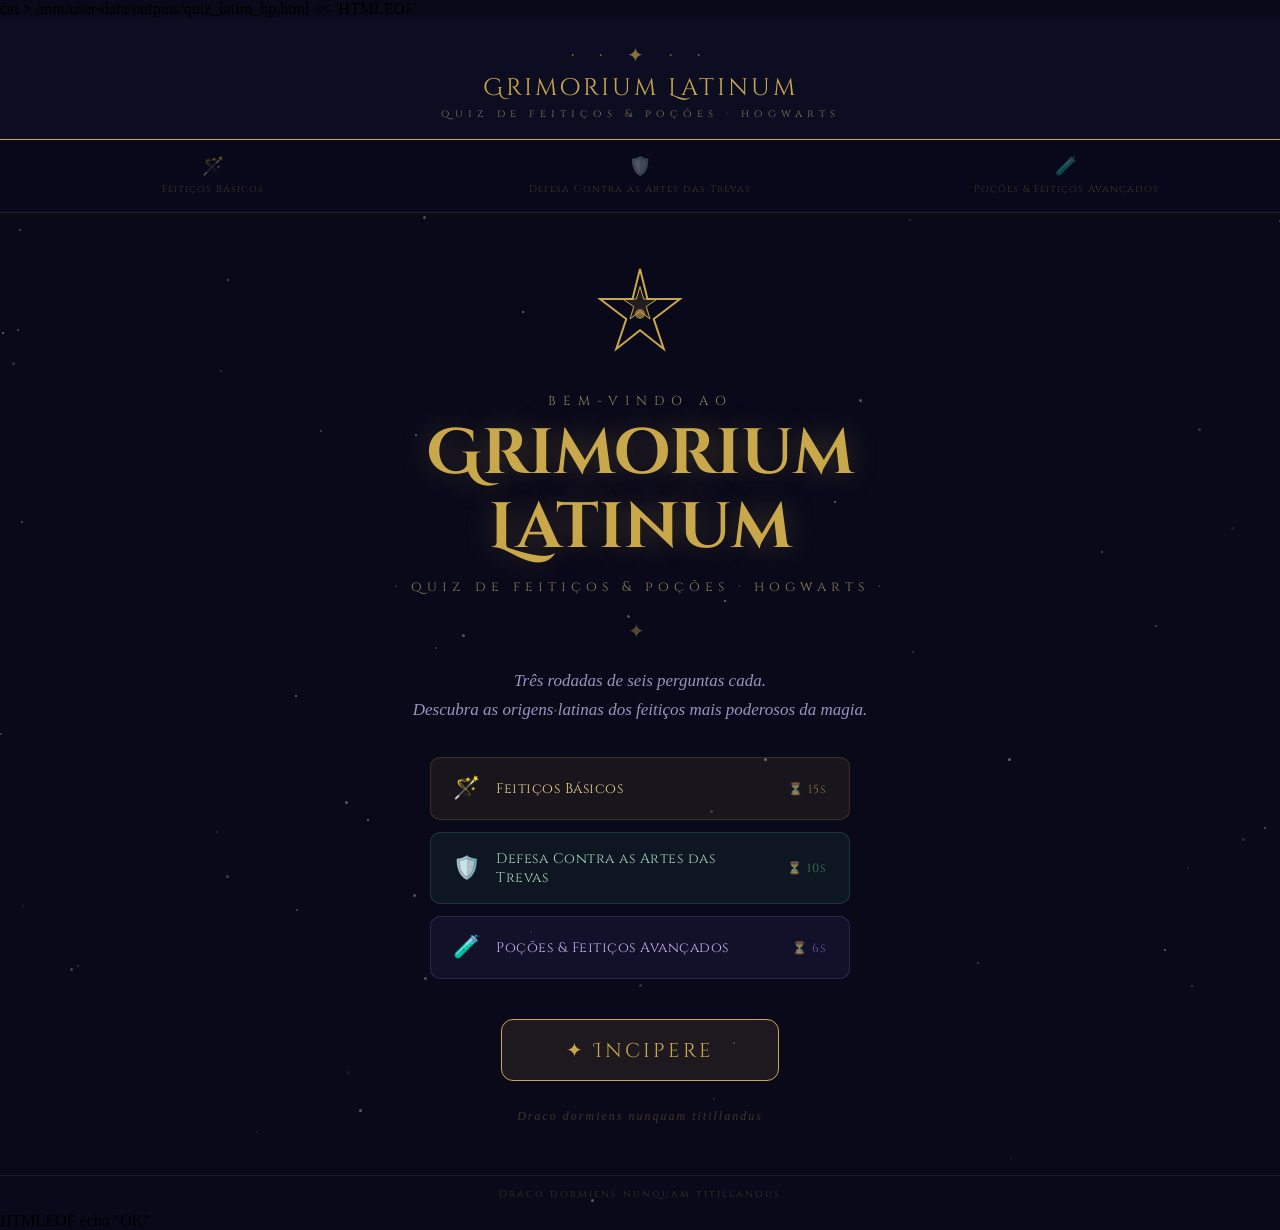
==== index.html @ 4c2693b7 "Add files via upload" ====
cat > /mnt/user-data/outputs/quiz_latim_hp.html << 'HTMLEOF'
<!DOCTYPE html>
<html lang="pt-BR">
<head>
<meta charset="UTF-8"/>
<meta name="viewport" content="width=device-width, initial-scale=1.0"/>
<title>Grimorium Latinum — Quiz de Feitiços</title>
<link rel="preconnect" href="https://fonts.googleapis.com"/>
<link rel="preconnect" href="https://fonts.gstatic.com" crossorigin/>
<link href="https://fonts.googleapis.com/css2?family=Cinzel:wght@400;500;700&family=Cinzel+Decorative:wght@400;700&display=swap" rel="stylesheet"/>
<style>
*{box-sizing:border-box;margin:0;padding:0;}
:root{
  --gold:#c9a84c;--gold-light:#e8d08a;--gold-dim:rgba(201,168,76,0.22);--gold-faint:rgba(201,168,76,0.08);
  --bg-deep:#09091a;--bg-mid:#0d0d22;--text-bright:#ede8ff;--text-muted:#9b93c0;
  --green:#5dbf8a;--green-faint:rgba(91,191,138,0.07);--green-dim:rgba(91,191,138,0.18);
  --purple:#9b7fe8;--purple-faint:rgba(155,127,232,0.07);--purple-dim:rgba(155,127,232,0.18);
}
html,body{height:100%;width:100%;background:var(--bg-deep);}
#hp{background:var(--bg-deep);font-family:'Cinzel',Georgia,serif;position:relative;overflow:hidden;display:flex;flex-direction:column;min-height:100vh;width:100%;}
.stars{position:absolute;inset:0;pointer-events:none;overflow:hidden;}

/* ── HEADER ── */
.header{background:var(--bg-mid);border-bottom:1.5px solid var(--gold);padding:clamp(12px,2.5vw,24px) clamp(16px,5vw,60px) clamp(10px,2vw,18px);text-align:center;position:relative;z-index:1;flex-shrink:0;}
.header-crown{font-size:clamp(13px,2vw,20px);color:var(--gold);opacity:.65;letter-spacing:clamp(4px,1.2vw,10px);display:block;margin-bottom:3px;}
.header-title{font-family:'Cinzel Decorative',serif;font-size:clamp(14px,2.8vw,24px);color:var(--gold);letter-spacing:clamp(1px,0.5vw,3px);display:block;margin-bottom:2px;}
.header-sub{font-size:clamp(8px,1.1vw,11px);color:var(--gold-light);letter-spacing:clamp(2px,0.8vw,5px);opacity:.5;display:block;}

/* ── ROUND TABS ── */
.round-tabs{display:flex;position:relative;z-index:1;flex-shrink:0;border-bottom:1px solid rgba(201,168,76,.15);background:#08081a;}
.rtab{flex:1;padding:clamp(8px,1.5vw,14px) 4px;text-align:center;font-family:'Cinzel',serif;font-size:clamp(9px,1.1vw,12px);letter-spacing:1px;color:rgba(201,168,76,.35);border-bottom:2px solid transparent;transition:color .3s,border-color .3s;cursor:default;display:flex;flex-direction:column;align-items:center;gap:3px;}
.rtab.done{color:rgba(201,168,76,.55);}
.rtab.active{color:var(--gold);border-bottom-color:var(--gold);}
.rtab.active.r2{color:var(--green);border-bottom-color:var(--green);}
.rtab.active.r3{color:var(--purple);border-bottom-color:var(--purple);}
.rtab.done.r2{color:rgba(91,191,138,.45);}
.rtab.done.r3{color:rgba(155,127,232,.45);}
.rtab-icon{font-size:clamp(13px,1.8vw,18px);}
.rtab-label{font-size:clamp(7px,0.9vw,10px);letter-spacing:1px;opacity:.8;}

/* ── META BAR ── */
.meta-bar{display:flex;align-items:center;justify-content:space-between;padding:clamp(6px,1.1vw,11px) clamp(16px,5vw,60px);background:#08081a;border-bottom:1px solid rgba(201,168,76,.1);position:relative;z-index:1;flex-shrink:0;}
.meta-q{font-size:clamp(10px,1.3vw,13px);letter-spacing:1px;opacity:.85;display:flex;align-items:center;gap:6px;}
.meta-q.r1{color:#b8a8e8;}.meta-q.r2{color:#a8d8b8;}.meta-q.r3{color:#c4b0f0;}
.meta-s{font-size:clamp(11px,1.4vw,14px);color:var(--gold);letter-spacing:1px;}

/* ── PROGRESS ── */
.progress-bg{height:3px;background:rgba(201,168,76,.1);flex-shrink:0;position:relative;z-index:1;}
.progress-fill{height:3px;transition:width .5s ease;}
.progress-fill.r1{background:var(--gold);}
.progress-fill.r2{background:var(--green);}
.progress-fill.r3{background:var(--purple);}

/* ── TIMER ── */
.timer-bar-wrap{height:4px;background:rgba(255,255,255,.06);flex-shrink:0;position:relative;z-index:1;}
.timer-bar{height:4px;transition:width 1s linear,background .5s;}
.timer-bar.r1{background:var(--gold);}.timer-bar.r2{background:var(--green);}.timer-bar.r3{background:var(--purple);}
.timer-bar.warn{background:#e07a30!important;}.timer-bar.danger{background:#d05050!important;}
.timer-row{display:flex;align-items:center;justify-content:center;gap:clamp(6px,1vw,12px);padding:clamp(5px,.9vw,9px) clamp(16px,5vw,60px);background:#08081a;border-bottom:1px solid rgba(201,168,76,.08);flex-shrink:0;position:relative;z-index:1;}
.timer-icon{font-size:clamp(13px,1.6vw,17px);}
.timer-digits{font-family:'Cinzel',serif;font-size:clamp(14px,2vw,20px);font-weight:700;letter-spacing:2px;min-width:2ch;text-align:center;transition:color .3s;}
.timer-digits.r1{color:var(--gold);}.timer-digits.r2{color:var(--green);}.timer-digits.r3{color:var(--purple);}
.timer-digits.warn{color:#e07a30!important;}.timer-digits.danger{color:#d05050!important;}
.timer-label{font-size:clamp(8px,1vw,10px);letter-spacing:2px;color:var(--text-muted);opacity:.6;text-transform:uppercase;}

/* ── TIMEOUT FLASH ── */
@keyframes flashRed{0%{opacity:.35}50%{opacity:0}100%{opacity:0}}
.timeout-flash{position:absolute;inset:0;background:#d05050;pointer-events:none;animation:flashRed .6s ease forwards;z-index:10;}

/* ── ROUND TRANSITION OVERLAY ── */
.round-transition{
  position:fixed;inset:0;z-index:100;
  display:flex;flex-direction:column;align-items:center;justify-content:center;
  background:var(--bg-deep);
  opacity:0;pointer-events:none;
  transition:opacity .35s ease;
}
.round-transition.visible{opacity:1;pointer-events:all;}
.rt-ornament{font-size:clamp(22px,4vw,40px);letter-spacing:10px;margin-bottom:clamp(10px,2vw,20px);}
.rt-label{font-size:clamp(9px,1.2vw,13px);letter-spacing:clamp(3px,1vw,7px);text-transform:uppercase;margin-bottom:clamp(8px,1.5vw,16px);opacity:.6;}
.rt-name{font-family:'Cinzel Decorative',serif;font-size:clamp(22px,5vw,52px);line-height:1.2;margin-bottom:clamp(10px,2vw,20px);text-align:center;}
.rt-time{font-family:'Cinzel',serif;font-size:clamp(11px,1.4vw,15px);letter-spacing:3px;opacity:.6;margin-bottom:clamp(16px,3vw,32px);}
.rt-pip-row{display:flex;gap:clamp(6px,1.2vw,12px);}
.rt-pip{width:clamp(8px,1.2vw,12px);height:clamp(8px,1.2vw,12px);border-radius:50%;background:rgba(255,255,255,.15);}
.rt-pip.active{background:var(--gold);}
.rt-pip.active.r2{background:var(--green);}
.rt-pip.active.r3{background:var(--purple);}
.rt-pip.done{background:rgba(255,255,255,.4);}
/* color variants */
.rt-ornament.r1{color:var(--gold);} .rt-ornament.r2{color:var(--green);} .rt-ornament.r3{color:var(--purple);}
.rt-label.r1{color:var(--gold-light);} .rt-label.r2{color:#a8d8b8;} .rt-label.r3{color:#c4b0f0;}
.rt-name.r1{color:var(--gold);} .rt-name.r2{color:var(--green);} .rt-name.r3{color:var(--purple);}
.rt-time.r1{color:var(--gold-light);} .rt-time.r2{color:#a8d8b8;} .rt-time.r3{color:#c4b0f0;}
@keyframes rtPulse{0%,100%{transform:scale(1);}50%{transform:scale(1.06);}}
.rt-name{animation:rtPulse 1.6s ease-in-out infinite;}

/* ── BODY ── */
.body{padding:clamp(14px,2.5vw,44px) clamp(16px,8vw,120px);position:relative;z-index:1;flex:1;display:flex;flex-direction:column;}

/* ── SPELL BOX ── */
.spell-box{text-align:center;padding:clamp(12px,2vw,26px) clamp(12px,4vw,48px);margin-bottom:clamp(10px,1.8vw,22px);border:1px solid rgba(201,168,76,.18);border-radius:14px;position:relative;}
.spell-box::before,.spell-box::after{content:'✦';position:absolute;top:50%;transform:translateY(-50%);font-size:clamp(10px,1.3vw,15px);opacity:.28;}
.spell-box::before{left:clamp(10px,2vw,20px);}.spell-box::after{right:clamp(10px,2vw,20px);}
.spell-box.r1{background:var(--gold-faint);}
.spell-box.r1::before,.spell-box.r1::after{color:var(--gold);}
.spell-box.r2{background:var(--green-faint);border-color:rgba(91,191,138,.2);}
.spell-box.r2::before,.spell-box.r2::after{color:var(--green);}
.spell-box.r3{background:var(--purple-faint);border-color:rgba(155,127,232,.2);}
.spell-box.r3::before,.spell-box.r3::after{color:var(--purple);}
.spell-lbl{font-size:clamp(7px,.9vw,10px);letter-spacing:clamp(2px,.8vw,5px);opacity:.55;margin-bottom:5px;display:block;text-transform:uppercase;}
.spell-lbl.r1{color:var(--gold-light);}.spell-lbl.r2{color:#a8d8b8;}.spell-lbl.r3{color:#c4b0f0;}
.spell-name{font-family:'Cinzel Decorative',serif;font-size:clamp(18px,4vw,40px);display:block;}
.spell-name.r1{color:var(--gold);}.spell-name.r2{color:var(--green);}.spell-name.r3{color:var(--purple);}

/* ── QUESTION ── */
.q-text{font-family:Georgia,serif;font-size:clamp(13px,1.7vw,17px);color:var(--text-muted);text-align:center;line-height:1.7;margin-bottom:clamp(10px,1.8vw,22px);font-style:italic;}

/* ── OPTIONS ── */
.opts{display:flex;flex-direction:column;gap:clamp(6px,1.1vw,11px);margin-bottom:clamp(6px,1.2vw,14px);}
.opt{border-radius:10px;padding:clamp(11px,1.6vw,17px) clamp(14px,2.5vw,24px);text-align:left;cursor:pointer;font-family:Georgia,serif;font-size:clamp(13px,1.6vw,16px);color:var(--text-bright);display:flex;align-items:center;gap:clamp(10px,1.5vw,16px);width:100%;min-height:clamp(44px,5.5vw,56px);transition:background .15s,border-color .15s;border:1px solid;}
.opt.r1{background:var(--gold-faint);border-color:rgba(201,168,76,.18);}
.opt.r1:hover:not(:disabled){background:var(--gold-dim);border-color:rgba(201,168,76,.45);}
.opt.r2{background:var(--green-faint);border-color:rgba(91,191,138,.15);}
.opt.r2:hover:not(:disabled){background:var(--green-dim);border-color:rgba(91,191,138,.4);}
.opt.r3{background:var(--purple-faint);border-color:rgba(155,127,232,.15);}
.opt.r3:hover:not(:disabled){background:var(--purple-dim);border-color:rgba(155,127,232,.4);}
.opt:disabled{cursor:default;}
.opt.correct{background:rgba(76,175,112,.18)!important;border-color:#4caf70!important;color:#a8e6bd!important;}
.opt.correct .opt-ltr{border-color:#4caf70!important;color:#a8e6bd!important;}
.opt.wrong{background:rgba(208,80,80,.18)!important;border-color:#d05050!important;color:#f4aaaa!important;}
.opt.wrong .opt-ltr{border-color:#d05050!important;color:#f4aaaa!important;}
.opt-ltr{display:inline-flex;align-items:center;justify-content:center;width:clamp(22px,2.8vw,28px);height:clamp(22px,2.8vw,28px);min-width:clamp(22px,2.8vw,28px);border:1px solid;border-radius:5px;font-size:clamp(10px,1.1vw,12px);font-family:'Cinzel',serif;flex-shrink:0;}
.opt-ltr.r1{border-color:rgba(201,168,76,.3);color:var(--gold);}
.opt-ltr.r2{border-color:rgba(91,191,138,.3);color:var(--green);}
.opt-ltr.r3{border-color:rgba(155,127,232,.3);color:var(--purple);}

/* ── FEEDBACK ── */
.feedback{display:none;background:rgba(8,8,24,.85);border:1px solid rgba(201,168,76,.18);border-radius:10px;padding:clamp(10px,1.6vw,17px) clamp(14px,2.5vw,22px);margin-top:8px;}
.feedback.r2{border-color:rgba(91,191,138,.18);}.feedback.r3{border-color:rgba(155,127,232,.18);}
.fb-verdict{font-size:clamp(11px,1.3vw,13px);font-family:'Cinzel',serif;letter-spacing:1px;margin-bottom:5px;}
.fb-verdict.ok{color:#4caf70;}.fb-verdict.fail{color:#d05050;}.fb-verdict.timeout{color:#e07a30;}
.fb-text{font-family:Georgia,serif;font-size:clamp(12px,1.4vw,14px);color:var(--text-muted);line-height:1.65;font-style:italic;}

/* ── NEXT BTN ── */
.next-wrap{display:none;margin-top:clamp(9px,1.6vw,16px);}
.divider{text-align:center;font-size:11px;color:var(--gold);opacity:.25;letter-spacing:6px;margin-bottom:clamp(7px,1.1vw,13px);}
.next-btn{width:100%;min-height:clamp(44px,5.2vw,54px);border-radius:10px;font-family:'Cinzel',serif;font-size:clamp(11px,1.4vw,14px);letter-spacing:1px;cursor:pointer;transition:background .15s;border:1px solid;}
.next-btn.r1{background:rgba(201,168,76,.09);border-color:var(--gold);color:var(--gold);}
.next-btn.r1:hover{background:var(--gold-dim);}
.next-btn.r2{background:rgba(91,191,138,.09);border-color:var(--green);color:var(--green);}
.next-btn.r2:hover{background:var(--green-dim);}
.next-btn.r3{background:rgba(155,127,232,.09);border-color:var(--purple);color:var(--purple);}
.next-btn.r3:hover{background:var(--purple-dim);}

/* ── ROUND RESULT ── */
.rr-body{display:flex;flex-direction:column;align-items:center;justify-content:center;padding:clamp(20px,4vw,56px) clamp(16px,8vw,120px);flex:1;text-align:center;}
.rr-icon{font-size:clamp(40px,7vw,72px);display:block;margin-bottom:10px;}
.rr-title{font-family:'Cinzel Decorative',serif;font-size:clamp(13px,2vw,20px);margin-bottom:6px;display:block;}
.rr-title.r1{color:var(--gold);}.rr-title.r2{color:var(--green);}.rr-title.r3{color:var(--purple);}
.rr-score{font-family:'Cinzel Decorative',serif;font-size:clamp(40px,7.5vw,76px);color:var(--gold);display:block;margin-bottom:4px;}
.rr-of{font-size:clamp(9px,1vw,11px);letter-spacing:4px;color:var(--gold-light);opacity:.55;display:block;margin-bottom:16px;text-transform:uppercase;}
.rr-stars{font-size:clamp(17px,2.8vw,26px);letter-spacing:5px;opacity:.8;display:block;margin-bottom:16px;}
.rr-stars.r1{color:var(--gold);}.rr-stars.r2{color:var(--green);}.rr-stars.r3{color:var(--purple);}
.rr-msg{font-family:Georgia,serif;font-style:italic;font-size:clamp(13px,1.6vw,16px);color:var(--text-muted);margin-bottom:clamp(18px,2.5vw,30px);max-width:420px;line-height:1.6;}
.rr-next{min-height:clamp(44px,5.2vw,54px);padding:0 clamp(22px,3.5vw,44px);border-radius:10px;font-family:'Cinzel',serif;font-size:clamp(12px,1.4vw,15px);letter-spacing:1px;cursor:pointer;transition:background .15s;border:1px solid;}
.rr-next.r1{background:var(--gold-faint);border-color:var(--gold);color:var(--gold);}
.rr-next.r1:hover{background:var(--gold-dim);}
.rr-next.r2{background:var(--green-faint);border-color:var(--green);color:var(--green);}
.rr-next.r2:hover{background:var(--green-dim);}
.rr-next.r3{background:var(--purple-faint);border-color:var(--purple);color:var(--purple);}
.rr-next.r3:hover{background:var(--purple-dim);}

/* ── FINAL RESULT ── */
.fr-body{display:flex;flex-direction:column;align-items:center;justify-content:center;padding:clamp(20px,4vw,56px) clamp(16px,8vw,120px);flex:1;text-align:center;}
.fr-icon{font-size:clamp(44px,8vw,80px);display:block;margin-bottom:8px;}
.fr-title{font-family:'Cinzel Decorative',serif;font-size:clamp(11px,1.5vw,16px);color:var(--gold-light);opacity:.6;letter-spacing:3px;display:block;margin-bottom:4px;text-transform:uppercase;}
.fr-score{font-family:'Cinzel Decorative',serif;font-size:clamp(44px,8.5vw,84px);color:var(--gold);display:block;margin-bottom:4px;}
.fr-of{font-size:clamp(9px,1vw,11px);letter-spacing:4px;color:var(--gold-light);opacity:.55;display:block;margin-bottom:14px;text-transform:uppercase;}
.fr-stars{color:var(--gold);font-size:clamp(17px,2.8vw,26px);letter-spacing:6px;opacity:.8;display:block;margin-bottom:14px;}
.fr-rank{display:inline-block;border:1px solid var(--gold);border-radius:10px;padding:clamp(8px,1.4vw,13px) clamp(16px,2.8vw,30px);font-size:clamp(12px,1.5vw,15px);color:var(--gold-light);background:var(--gold-faint);margin-bottom:clamp(10px,1.5vw,18px);font-family:Georgia,serif;font-style:italic;}
.fr-breakdown{display:flex;gap:clamp(8px,1.5vw,16px);margin-bottom:clamp(18px,2.5vw,30px);justify-content:center;flex-wrap:wrap;}
.fr-pill{font-size:clamp(11px,1.3vw,13px);padding:6px 14px;border-radius:8px;font-family:'Cinzel',serif;letter-spacing:.5px;}
.fr-pill.r1{background:var(--gold-faint);border:1px solid rgba(201,168,76,.3);color:var(--gold);}
.fr-pill.r2{background:var(--green-faint);border:1px solid rgba(91,191,138,.3);color:var(--green);}
.fr-pill.r3{background:var(--purple-faint);border:1px solid rgba(155,127,232,.3);color:var(--purple);}
.restart-btn{min-height:clamp(44px,5.2vw,54px);padding:0 clamp(22px,3.5vw,44px);background:var(--gold-faint);border:1px solid var(--gold);border-radius:10px;font-family:'Cinzel',serif;font-size:clamp(12px,1.4vw,15px);letter-spacing:1px;color:var(--gold);cursor:pointer;transition:background .15s;}
.restart-btn:hover{background:var(--gold-dim);}

/* ── FOOTER ── */
.footer{border-top:1px solid rgba(201,168,76,.1);padding:clamp(6px,1vw,11px);text-align:center;font-size:clamp(8px,1vw,10px);color:rgba(201,168,76,.25);letter-spacing:2px;position:relative;z-index:1;flex-shrink:0;}

/* ── INTRO ── */
.intro-body{display:flex;flex-direction:column;align-items:center;justify-content:center;padding:clamp(20px,4vw,56px) clamp(16px,8vw,120px);flex:1;text-align:center;position:relative;z-index:1;}
.intro-crest{margin-bottom:clamp(14px,2.5vw,28px);}
.crest-svg{width:clamp(60px,10vw,100px);height:clamp(60px,10vw,100px);}
@keyframes crestPulse{0%,100%{filter:drop-shadow(0 0 10px rgba(201,168,76,0.3));}50%{filter:drop-shadow(0 0 22px rgba(201,168,76,0.65));}}
.crest-svg{animation:crestPulse 3s ease-in-out infinite;}
.intro-pretitle{font-size:clamp(9px,1.2vw,13px);letter-spacing:clamp(3px,1vw,7px);color:var(--gold-light);opacity:.6;text-transform:uppercase;display:block;margin-bottom:8px;}
.intro-title{font-family:'Cinzel Decorative',serif;font-size:clamp(28px,6.5vw,64px);color:var(--gold);line-height:1.15;margin-bottom:clamp(6px,1vw,12px);text-shadow:0 0 30px rgba(201,168,76,0.3);}
.intro-subtitle{font-size:clamp(10px,1.3vw,14px);color:var(--gold-light);letter-spacing:clamp(2px,0.8vw,5px);opacity:.55;display:block;margin-bottom:clamp(12px,2vw,22px);}
.intro-divider{color:var(--gold);font-size:clamp(14px,2vw,20px);opacity:.4;margin-bottom:clamp(12px,2vw,22px);letter-spacing:8px;}
.intro-desc{font-family:Georgia,serif;font-style:italic;font-size:clamp(13px,1.6vw,17px);color:var(--text-muted);line-height:1.7;margin-bottom:clamp(18px,2.8vw,32px);max-width:480px;}
.intro-rounds{display:flex;flex-direction:column;gap:clamp(7px,1.2vw,12px);width:100%;max-width:420px;margin-bottom:clamp(22px,3.5vw,40px);}
.intro-round{display:flex;align-items:center;gap:clamp(10px,1.5vw,16px);padding:clamp(10px,1.6vw,16px) clamp(14px,2.5vw,22px);border-radius:10px;border:1px solid;}
.intro-round.r1{background:var(--gold-faint);border-color:rgba(201,168,76,.2);}
.intro-round.r2{background:var(--green-faint);border-color:rgba(91,191,138,.2);}
.intro-round.r3{background:var(--purple-faint);border-color:rgba(155,127,232,.2);}
.ir-icon{font-size:clamp(16px,2.2vw,22px);}
.ir-name{flex:1;text-align:left;font-family:'Cinzel',serif;font-size:clamp(11px,1.4vw,14px);letter-spacing:.5px;}
.intro-round.r1 .ir-name{color:var(--gold-light);}
.intro-round.r2 .ir-name{color:#a8d8b8;}
.intro-round.r3 .ir-name{color:#c4b0f0;}
.ir-time{font-size:clamp(10px,1.2vw,12px);letter-spacing:1px;opacity:.65;font-family:'Cinzel',serif;white-space:nowrap;}
.intro-round.r1 .ir-time{color:var(--gold);}
.intro-round.r2 .ir-time{color:var(--green);}
.intro-round.r3 .ir-time{color:var(--purple);}
@keyframes incipereGlow{0%,100%{box-shadow:0 0 12px rgba(201,168,76,0.25);}50%{box-shadow:0 0 28px rgba(201,168,76,0.55);}}
.incipere-btn{min-height:clamp(48px,6vw,62px);padding:0 clamp(32px,6vw,64px);background:rgba(201,168,76,0.1);border:1.5px solid var(--gold);border-radius:12px;font-family:'Cinzel Decorative',serif;font-size:clamp(14px,2vw,20px);letter-spacing:clamp(1px,0.5vw,3px);color:var(--gold);cursor:pointer;transition:background .2s,transform .15s;animation:incipereGlow 2.5s ease-in-out infinite;margin-bottom:clamp(16px,2.5vw,28px);}
.incipere-btn:hover{background:rgba(201,168,76,0.22);transform:scale(1.03);}
.incipere-btn:active{transform:scale(0.98);}
.intro-motto{font-family:Georgia,serif;font-style:italic;font-size:clamp(9px,1.1vw,12px);color:rgba(201,168,76,.28);letter-spacing:2px;}
</style>
</head>
<body>
<div id="hp">
  <div class="stars" id="sw"></div>
  <!-- Round transition overlay -->
  <div class="round-transition" id="rt-overlay">
    <div class="rt-ornament" id="rt-ornament">· ✦ ·</div>
    <div class="rt-label" id="rt-label">Rodada</div>
    <div class="rt-name" id="rt-name"></div>
    <div class="rt-time" id="rt-time"></div>
    <div class="rt-pip-row" id="rt-pips"></div>
  </div>
  <div class="header">
    <span class="header-crown">· · ✦ · ·</span>
    <span class="header-title">Grimorium Latinum</span>
    <span class="header-sub">quiz de feitiços &amp; poções · hogwarts</span>
  </div>
  <div class="round-tabs" id="rtabs"></div>
  <div id="qc" style="display:contents;"></div>
  <div class="footer">Draco dormiens nunquam titillandus</div>
</div>
<script>
(function(){
  /* ── STARS ── */
  var sw=document.getElementById('sw');
  for(var i=0;i<70;i++){var s=document.createElement('div');var sz=Math.random()>.7?3:2;s.style.cssText='position:absolute;border-radius:50%;background:#fff;left:'+Math.random()*100+'%;top:'+Math.random()*100+'%;width:'+sz+'px;height:'+sz+'px;opacity:'+((Math.random()*.35+.08).toFixed(2));sw.appendChild(s);}

  /* ── DATA ── */
  var ROUNDS=[
    {
      id:'r1',icon:'🪄',label:'Feitiços Básicos',qicon:'🪄',time:15,num:1,
      questions:[
        {spell:'Oppugno',       q:'O que significa o verbo "oppugno"?',                                          opts:['Defender','Atacar','Esconder','Amaldiçoar'],                    a:1,exp:'"Oppugno" significa atacar, assaltar, sitiar. O feitiço faz objetos ou criaturas investirem contra um alvo.'},
        {spell:'Ascendio',      q:'Qual o significado direto de "ascendo" no latim?',                            opts:['Cair lentamente','Flutuar','Subir','Desaparecer'],              a:2,exp:'"Ascendo" significa subir ou elevar-se. O feitiço lança o conjurador para o alto.'},
        {spell:'Accio',         q:'O feitiço Accio vem do latim accio, accire. O que esse verbo significa?',    opts:['Chamar','Empurrar','Congelar','Partir'],                        a:0,exp:'"Accio" significa chamar, convocar, fazer vir a si. O feitiço traz objetos ao encontro do conjurador.'},
        {spell:'Nox',           q:'A palavra Nox em latim significa:',                                           opts:['Luz','Sombra','Noite','Estrela'],                              a:2,exp:'"Nox" significa noite, e em sentido figurado também trevas. É o oposto a Lumos, apaga a luz da varinha.'},
        {spell:'Lumos',         q:'Lumos é derivado de lumen. O que essa raiz indica?',                          opts:['Fogo','Claridade, luz','Calor intenso','Relâmpago'],            a:1,exp:'"Lumen" significa luz e claridade. O feitiço acende uma pequena luz na ponta da varinha.'},
        {spell:'Protego',       q:'O verbo "protego" tem qual significado original?',                            opts:['Atacar','Proteger','Revelar','Transformar'],                   a:1,exp:'"Protego" significa proteger ou abrigar. O feitiço cria um escudo que protege de ataques mágicos.'}
      ]
    },
    {
      id:'r2',icon:'🛡️',label:'Defesa Contra as Artes das Trevas',qicon:'🛡️',time:10,num:2,
      questions:[
        {spell:'Imperius',         q:'Imperius vem de impero, imperare. Qual é o sentido desse verbo?',                                opts:['Servir','Comandar','Suplicar','Ignorar'],                              a:1,exp:'"Impero" significa comandar, exercer o poder, ordenar. A Maldição Imperius coloca a vítima sob total controle do conjurador.'},
        {spell:'Cruciatus',        q:'Qual o significado da palavra cruciatus?',                                                       opts:['Acalmar a dor','Torturar','Esconder','Adormecer'],                    a:1,exp:'"Cruciatus" significa torturar e atormentar. A maldição submete quem for atingido a uma dor excruciante.'},
        {spell:'Oculus Reparo',    q:'A palavra "Reparo" significa restaurar. Já a palavra "Oculus" quer dizer:',                      opts:['Visão','Olho','Luz','Vidro'],                                         a:1,exp:'"Oculus" significa olho. "Reparo" significa restaurar, consertar. Hermione usa o feitiço para consertar os óculos de Harry logo ao conhecê-lo.'},
        {spell:'Expecto Patronum', q:'A palavra Patronum deriva de patronus. Qual o significado original?',                            opts:['Protetor','Pai','Espírito','Escudo'],                                 a:0,exp:'"Patronus" significa aquele que defende, protetor. O Feitiço do Patrono serve para afastar os Dementadores.'},
        {spell:'Obliviate',        q:'O feitiço Obliviate vem da raiz oblivio. O que essa palavra significa?',                         opts:['Memória perfeita','Esquecimento','Sono profundo','Confusão mental'], a:1,exp:'"Oblivio" significa esquecimento. O feitiço apaga memórias específicas da mente da vítima.'},
        {spell:'Cave Inimicum',    q:'"Cave" vem do verbo caveo, cavere. A tradução deste feitiço é:',                                 opts:['Atacar o inimigo','Fugir do inimigo','Guardar-se do inimigo','Chamar o adversário'],a:2,exp:'"Caveo" significa ter cautela, guardar-se. "Inimicus" é o inimigo pessoal. O feitiço cria uma barreira de proteção.'}
      ]
    },
    {
      id:'r3',icon:'🧪',label:'Poções & Feitiços Avançados',qicon:'🧪',time:6,num:3,
      questions:[
        {spell:'Vera Verto',    q:'A palavra "Verto" (em Vera Verto) significa?',                                                   opts:['Transformar','Verdadeiro','Mostrar a verdade','Desfazer um feitiço'],                           a:0,exp:'"Verto" significa virar, girar e transformar. O feitiço transforma animais em taças d\'água.'},
        {spell:'Impedimenta',   q:'O feitiço Impedimenta vem de impedimentum. O que essa palavra significa originalmente?',          opts:['Passagem livre','Obstáculo','Velocidade máxima','Proteção invisível'],                           a:1,exp:'"Impedimentum" indica um obstáculo ou dificuldade. É uma azaração que derruba ou retarda o alvo.'},
        {spell:'Veritaserum',   q:'A poção Veritaserum mistura veritas + serum. O que veritas significa?',                          opts:['Mentira','Soro','Verdade','Confissão forçada'],                                                  a:2,exp:'"Veritas" significa verdade e realidade. "Serum" é soro. A poção força quem a bebe a dizer apenas a verdade.'},
        {spell:'Felix Felicis', q:'"Felix" e "Felicis" vêm da mesma raiz. Qual é o significado central?',                          opts:['Sorte, felicidade','Poção mágica','Destino inevitável','Coragem líquida'],                        a:0,exp:'"Felix" significa feliz e afortunado. Conhecida como Sorte Líquida, a poção garante sucesso em tudo que o usuário fizer.'},
        {spell:'Volubilis',     q:'"Volubilis" vem do verbo volvo, volvere. Que ideia essa raiz carrega?',                          opts:['Mudar','Enrolar','Silenciar','Repetir'],                                                         a:1,exp:'"Volubilis" também é um adjetivo do latim, que significa enrolado ou algo que rola, pode se referir também à fala fluente ou rápida. A poção altera temporariamente a voz do usuário.'},
        {spell:'Expelliarmus',  q:'O feitiço Expelliarmus é formado por expello + arma. Qual o significado?',                       opts:['Defender-se com armas','Afastar as armas, desarmar','Quebrar o escudo inimigo','Lançar feitiço sem varinha'],a:1,exp:'"Expello" significa expulsar, afastar. "Arma" são as armas. Juntos formam o sentido de desarmar ou afastar as armas do oponente. É o feitiço desarmador mais famoso de Harry Potter.'}
      ]
    }
  ];

  var letters=['A','B','C','D'];
  var roundIdx=0,qIdx=0,answered=false,scores=[0,0,0];
  var timerInterval=null,timerLeft=0,timerTotal=0;

  /* ── TIMER ── */
  function stopTimer(){if(timerInterval){clearInterval(timerInterval);timerInterval=null;}}
  function startTimer(secs,rid){
    stopTimer();timerLeft=secs;timerTotal=secs;updateTimerUI(rid);
    timerInterval=setInterval(function(){timerLeft--;updateTimerUI(rid);if(timerLeft<=0){stopTimer();onTimeout(rid);}},1000);
  }
  function updateTimerUI(rid){
    var bar=document.getElementById('tbar'),digits=document.getElementById('tdigits');
    if(!bar||!digits)return;
    bar.style.width=(timerLeft/timerTotal)*100+'%';
    digits.textContent=timerLeft;
    bar.className='timer-bar '+rid;digits.className='timer-digits '+rid;
    if(timerLeft<=3&&timerTotal>=6){bar.classList.add('danger');digits.classList.add('danger');}
    else if(timerLeft<=Math.ceil(timerTotal*0.4)){bar.classList.add('warn');digits.classList.add('warn');}
  }
  function onTimeout(rid){
    if(answered)return;answered=true;
    var flash=document.createElement('div');flash.className='timeout-flash';document.getElementById('hp').appendChild(flash);
    setTimeout(function(){if(flash.parentNode)flash.parentNode.removeChild(flash);},600);
    var btns=document.querySelectorAll('.opt[data-i]');btns.forEach(function(b){b.disabled=true;});
    var q=ROUNDS[roundIdx].questions[qIdx];btns[q.a].classList.add('correct');
    var fb=document.getElementById('fb');fb.style.display='block';
    var fv=document.getElementById('fv');fv.className='fb-verdict timeout';fv.textContent='⏳ Tempo esgotado!';
    document.getElementById('ft').textContent=q.exp;document.getElementById('nw').style.display='block';
  }

  /* ── ROUND TRANSITION ── */
  function showRoundTransition(R, callback){
    var ov=document.getElementById('rt-overlay');
    var orn=document.getElementById('rt-ornament');
    var lbl=document.getElementById('rt-label');
    var nm=document.getElementById('rt-name');
    var tm=document.getElementById('rt-time');
    var pips=document.getElementById('rt-pips');
    orn.className='rt-ornament '+R.id;
    lbl.className='rt-label '+R.id;
    lbl.textContent='Rodada '+R.num+' de 3';
    nm.className='rt-name '+R.id;
    nm.textContent=R.icon+' '+R.label;
    tm.className='rt-time '+R.id;
    tm.textContent='⏳ '+R.time+' segundos por pergunta';
    pips.innerHTML=ROUNDS.map(function(r,i){
      var cls='rt-pip';
      if(i<roundIdx)cls+=' done';
      else if(i===roundIdx)cls+=' active '+R.id;
      return '<div class="'+cls+'"></div>';
    }).join('');
    ov.classList.add('visible');
    setTimeout(function(){
      ov.classList.remove('visible');
      setTimeout(callback,350);
    },2200);
  }

  /* ── TABS ── */
  function updateTabs(){
    var tabs=document.getElementById('rtabs');
    tabs.innerHTML=ROUNDS.map(function(r,i){
      var cls='rtab '+r.id;
      if(i<roundIdx)cls+=' done';
      else if(i===roundIdx)cls+=' active';
      return '<div class="'+cls+'"><span class="rtab-icon">'+r.icon+'</span><span class="rtab-label">'+r.label+'</span></div>';
    }).join('');
  }

  /* ── RENDER QUESTION ── */
  function renderQ(){
    updateTabs();
    var R=ROUNDS[roundIdx],q=R.questions[qIdx];
    var pct=Math.round((qIdx/R.questions.length)*100);
    document.getElementById('qc').innerHTML=
      '<div class="meta-bar">'+
        '<span class="meta-q '+R.id+'">'+R.qicon+' Pergunta '+(qIdx+1)+' de '+R.questions.length+'</span>'+
        '<span class="meta-s">✦ '+scores[roundIdx]+' acerto'+(scores[roundIdx]!==1?'s':'')+'</span>'+
      '</div>'+
      '<div class="progress-bg"><div class="progress-fill '+R.id+'" style="width:'+pct+'%"></div></div>'+
      '<div class="timer-bar-wrap"><div class="timer-bar '+R.id+'" id="tbar" style="width:100%"></div></div>'+
      '<div class="timer-row"><span class="timer-icon">⏳</span><span class="timer-digits '+R.id+'" id="tdigits">'+R.time+'</span><span class="timer-label">segundos</span></div>'+
      '<div class="body">'+
        '<div class="spell-box '+R.id+'">'+
          '<span class="spell-lbl '+R.id+'">Feitiço / Poção</span>'+
          '<span class="spell-name '+R.id+'">'+q.spell+'</span>'+
        '</div>'+
        '<p class="q-text">'+q.q+'</p>'+
        '<div class="opts">'+
          q.opts.map(function(o,i){return '<button class="opt '+R.id+'" data-i="'+i+'"><span class="opt-ltr '+R.id+'">'+letters[i]+'</span>'+o+'</button>';}).join('')+
        '</div>'+
        '<div class="feedback '+R.id+'" id="fb"><div class="fb-verdict" id="fv"></div><div class="fb-text" id="ft"></div></div>'+
        '<div class="next-wrap" id="nw"><div class="divider">· · ·</div>'+
          '<button class="next-btn '+R.id+'" id="nb">'+(qIdx+1<R.questions.length?'✦ Próxima pergunta':'✦ Ver resultado da rodada')+'</button>'+
        '</div>'+
      '</div>';
    document.querySelectorAll('.opt[data-i]').forEach(function(b){b.addEventListener('click',function(){pick(parseInt(b.dataset.i),q);});});
    document.getElementById('nb').addEventListener('click',function(){
      stopTimer();qIdx++;answered=false;
      if(qIdx>=ROUNDS[roundIdx].questions.length)renderRoundResult();else renderQ();
    });
    startTimer(R.time,R.id);
  }

  /* ── PICK ── */
  function pick(idx,q){
    if(answered)return;answered=true;stopTimer();
    var btns=document.querySelectorAll('.opt[data-i]');btns.forEach(function(b){b.disabled=true;});
    var ok=idx===q.a;if(ok)scores[roundIdx]++;
    btns[q.a].classList.add('correct');if(!ok)btns[idx].classList.add('wrong');
    document.getElementById('fb').style.display='block';
    var fv=document.getElementById('fv');fv.className='fb-verdict '+(ok?'ok':'fail');
    fv.textContent=ok?'✦ Correto, jovem bruxo!':'✗ Não desta vez...';
    document.getElementById('ft').textContent=q.exp;document.getElementById('nw').style.display='block';
    var bar=document.getElementById('tbar'),digits=document.getElementById('tdigits');
    if(bar)bar.style.transition='none';if(digits)digits.style.opacity='.4';
  }

  /* ── ROUND RESULT ── */
  function rrMsg(s,t,n){var p=s/t;if(p===1)return'Desempenho impecável em '+n+'!';if(p>=.67)return'Bom trabalho em '+n+'. Continue assim!';if(p>=.34)return'Estude mais os feitiços de '+n+'.';return'Revise os conteúdos de '+n+' antes de prosseguir.';}
  function rrStars(s,t){var p=s/t;if(p===1)return 5;if(p>=.67)return 4;if(p>=.5)return 3;if(p>=.34)return 2;return 1;}

  function renderRoundResult(){
    stopTimer();updateTabs();
    var R=ROUNDS[roundIdx],s=scores[roundIdx],total=R.questions.length;
    var st=rrStars(s,total),stars='★'.repeat(st)+'☆'.repeat(5-st);
    var icon=s===total?'🏆':s>=4?'⭐':s>=2?'📜':'🪄';
    var isLast=roundIdx===ROUNDS.length-1;
    document.getElementById('qc').innerHTML=
      '<div class="rr-body">'+
        '<span class="rr-icon">'+icon+'</span>'+
        '<span class="rr-title '+R.id+'">'+R.icon+' '+R.label+'</span>'+
        '<span class="rr-score">'+s+'/'+total+'</span>'+
        '<span class="rr-of">acertos nesta rodada</span>'+
        '<span class="rr-stars '+R.id+'">'+stars+'</span>'+
        '<p class="rr-msg">'+rrMsg(s,total,R.label)+'</p>'+
        '<button class="rr-next '+R.id+'" id="rrnext">'+(isLast?'✦ Ver resultado final':'✦ Próxima rodada')+'</button>'+
      '</div>';
    document.getElementById('rrnext').addEventListener('click',function(){
      if(isLast){renderFinal();}
      else{
        roundIdx++;qIdx=0;answered=false;
        showRoundTransition(ROUNDS[roundIdx],renderQ);
      }
    });
  }

  /* ── FINAL ── */
  function totalScore(){return scores[0]+scores[1]+scores[2];}
  function totalQ(){return ROUNDS[0].questions.length+ROUNDS[1].questions.length+ROUNDS[2].questions.length;}
  function finalRank(s,t){var p=s/t;if(p===1)return{text:'Nível Dumbledore — Sábio dos Sábios',stars:5};if(p>=.83)return{text:'Mago(a) de elite — Ordem da Fênix',stars:4};if(p>=.61)return{text:'Aprovado(a) em Defesa das Trevas',stars:3};if(p>=.39)return{text:'Precisa estudar mais em Hogwarts',stars:2};return{text:'Recomenda-se o Capítulo 1 novamente',stars:1};}

  function renderFinal(){
    stopTimer();updateTabs();
    var s=totalScore(),t=totalQ(),r=finalRank(s,t);
    var stars='★'.repeat(r.stars)+'☆'.repeat(5-r.stars);
    var pct=Math.round(s/t*100);
    var icon=pct===100?'🧙':pct>=70?'🦉':pct>=40?'📜':'🪄';
    document.getElementById('qc').innerHTML=
      '<div class="fr-body">'+
        '<span class="fr-icon">'+icon+'</span>'+
        '<span class="fr-title">Resultado Final</span>'+
        '<span class="fr-score">'+s+'/'+t+'</span>'+
        '<span class="fr-of">acertos · '+pct+'%</span>'+
        '<span class="fr-stars">'+stars+'</span>'+
        '<div class="fr-rank">'+r.text+'</div>'+
        '<div class="fr-breakdown">'+
          '<span class="fr-pill r1">🪄 R1: '+scores[0]+'/'+ROUNDS[0].questions.length+'</span>'+
          '<span class="fr-pill r2">🛡️ R2: '+scores[1]+'/'+ROUNDS[1].questions.length+'</span>'+
          '<span class="fr-pill r3">🧪 R3: '+scores[2]+'/'+ROUNDS[2].questions.length+'</span>'+
        '</div>'+
        '<button class="restart-btn" id="rbtn">↩ Recomeçar o ritual</button>'+
      '</div>';
    document.getElementById('rbtn').addEventListener('click',function(){
      roundIdx=0;qIdx=0;answered=false;scores=[0,0,0];
      renderIntro();
    });
  }

  /* ── INTRO ── */
  function renderIntro(){
    stopTimer();
    document.getElementById('rtabs').innerHTML=ROUNDS.map(function(r){
      return '<div class="rtab '+r.id+'"><span class="rtab-icon">'+r.icon+'</span><span class="rtab-label">'+r.label+'</span></div>';
    }).join('');
    document.getElementById('qc').innerHTML=
      '<div class="intro-body">'+
        '<div class="intro-crest">'+
          '<svg viewBox="0 0 80 80" fill="none" xmlns="http://www.w3.org/2000/svg" class="crest-svg">'+
            '<polygon points="40,4 46,28 72,28 51,44 59,68 40,53 21,68 29,44 8,28 34,28" fill="none" stroke="#c9a84c" stroke-width="1.6"/>'+
            '<polygon points="40,18 43,28 54,28 45,34 48,44 40,38 32,44 35,34 26,28 37,28" fill="rgba(201,168,76,0.12)" stroke="#c9a84c" stroke-width="0.8"/>'+
            '<circle cx="40" cy="40" r="4" fill="#c9a84c" opacity="0.6"/>'+
          '</svg>'+
        '</div>'+
        '<span class="intro-pretitle">Bem-vindo ao</span>'+
        '<h1 class="intro-title">Grimorium<br>Latinum</h1>'+
        '<p class="intro-subtitle">· quiz de feitiços &amp; poções · hogwarts ·</p>'+
        '<div class="intro-divider"><span>✦</span></div>'+
        '<p class="intro-desc">Três rodadas de seis perguntas cada.<br>Descubra as origens latinas dos feitiços mais poderosos da magia.</p>'+
        '<div class="intro-rounds">'+
          '<div class="intro-round r1"><span class="ir-icon">🪄</span><span class="ir-name">Feitiços Básicos</span><span class="ir-time">⏳ 15s</span></div>'+
          '<div class="intro-round r2"><span class="ir-icon">🛡️</span><span class="ir-name">Defesa Contra as Artes das Trevas</span><span class="ir-time">⏳ 10s</span></div>'+
          '<div class="intro-round r3"><span class="ir-icon">🧪</span><span class="ir-name">Poções &amp; Feitiços Avançados</span><span class="ir-time">⏳ 6s</span></div>'+
        '</div>'+
        '<button class="incipere-btn" id="incipere">✦ Incipere</button>'+
        '<p class="intro-motto">Draco dormiens nunquam titillandus</p>'+
      '</div>';
    document.getElementById('incipere').addEventListener('click',function(){
      roundIdx=0;qIdx=0;answered=false;scores=[0,0,0];
      showRoundTransition(ROUNDS[0],renderQ);
    });
  }

  renderIntro();
})();
</script>
</body>
</html>
HTMLEOF
echo "OK"
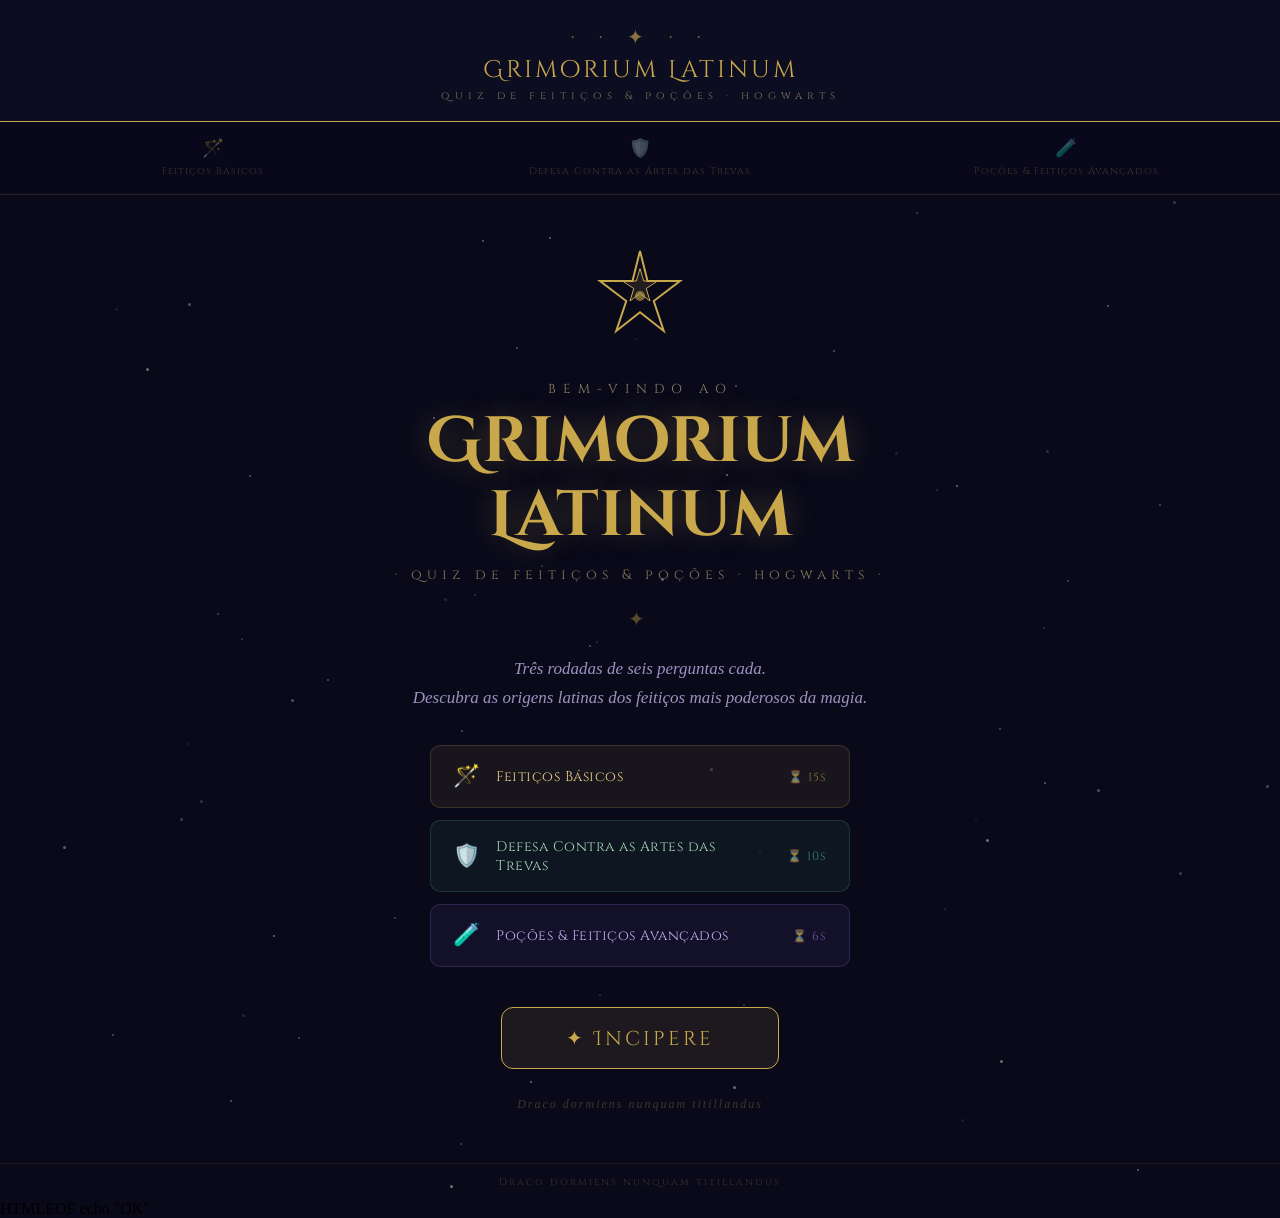
==== commit d8a6b75f: "Update index.html" ====
--- a/index.html
+++ b/index.html
@@ -1,4 +1,3 @@
-cat > /mnt/user-data/outputs/quiz_latim_hp.html << 'HTMLEOF'
 <!DOCTYPE html>
 <html lang="pt-BR">
 <head>
@@ -503,4 +502,4 @@
 </body>
 </html>
 HTMLEOF
-echo "OK"+echo "OK"
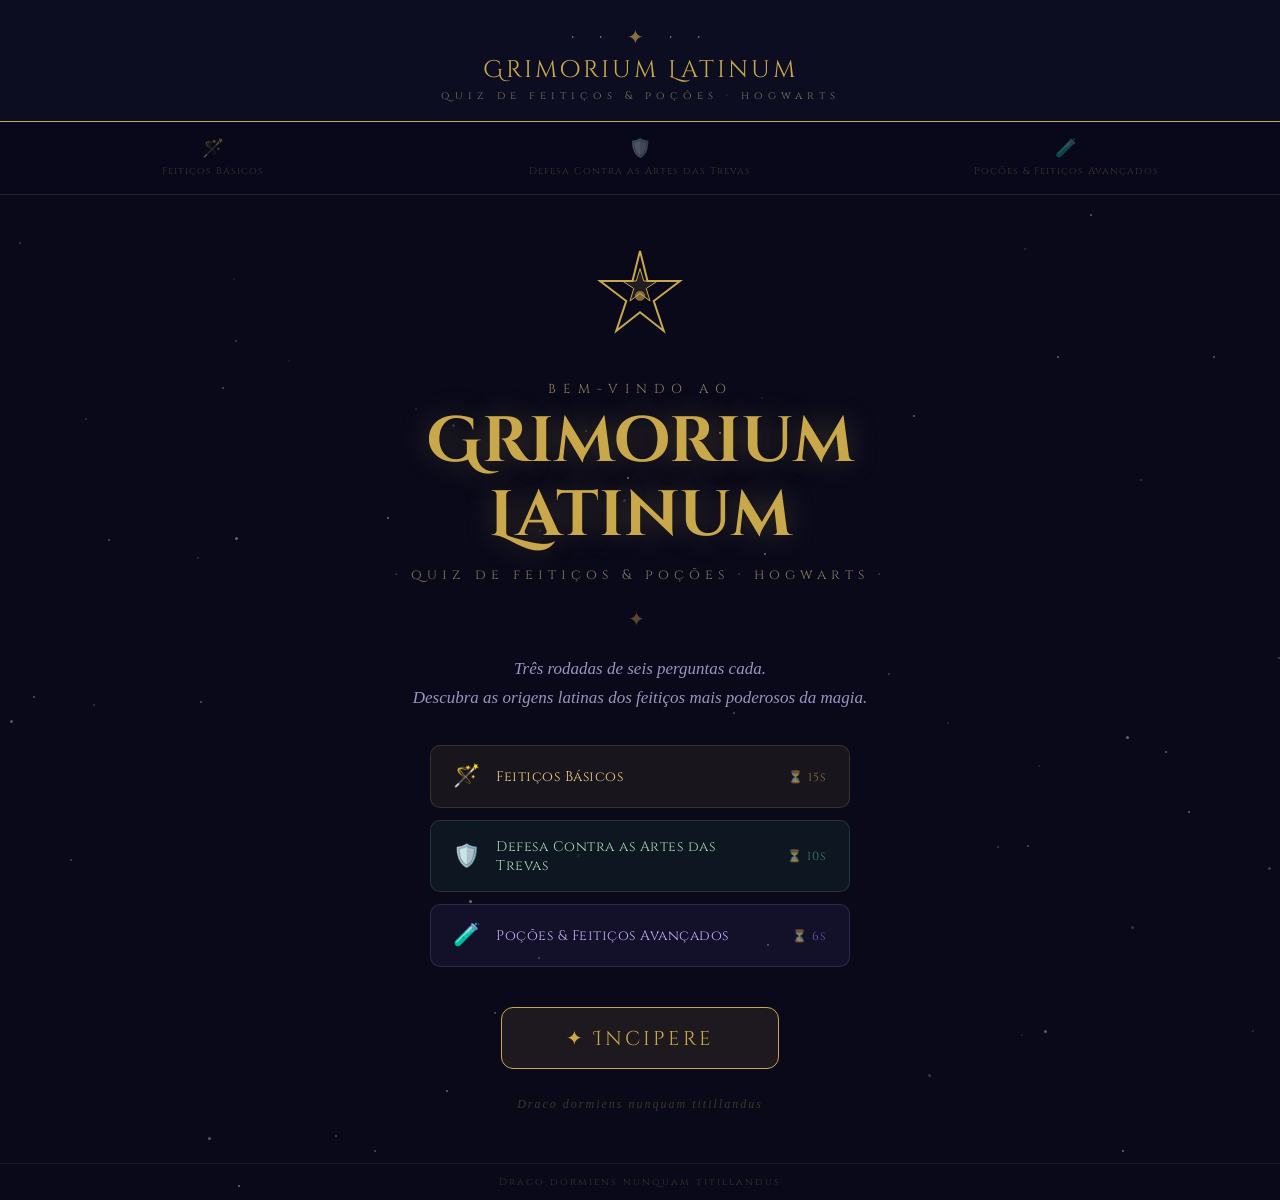
==== commit 761b8c41: "Update index.html" ====
--- a/index.html
+++ b/index.html
@@ -501,5 +501,3 @@
 </script>
 </body>
 </html>
-HTMLEOF
-echo "OK"
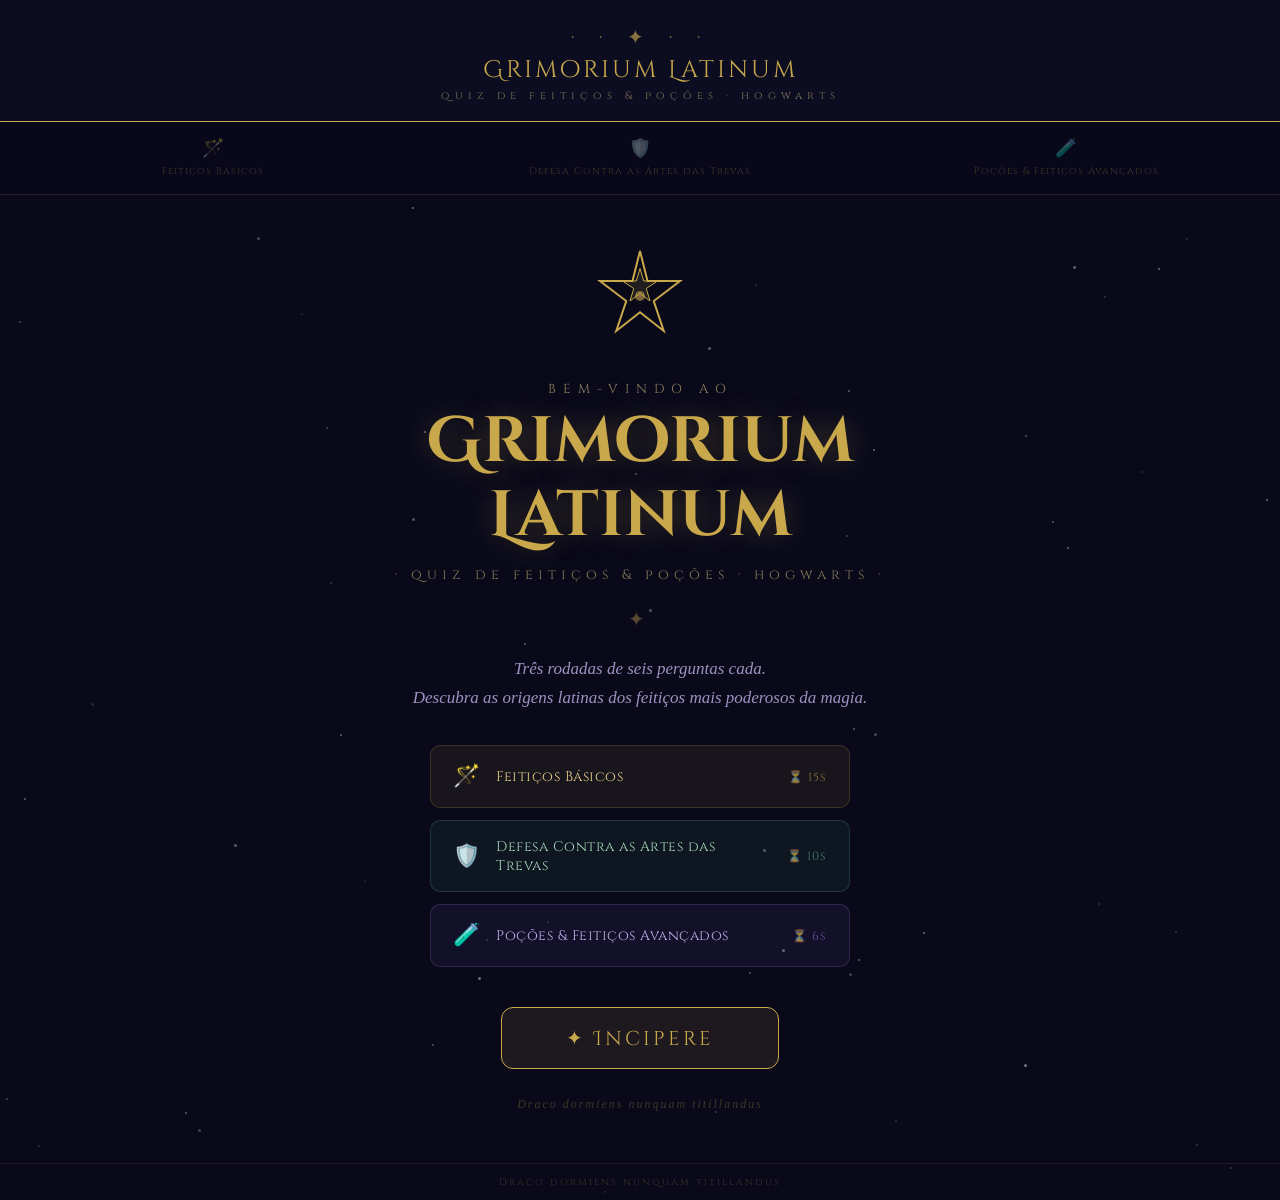
==== commit 74814bd5: "Update index.html" ====
--- a/index.html
+++ b/index.html
@@ -395,7 +395,7 @@
     btns[q.a].classList.add('correct');if(!ok)btns[idx].classList.add('wrong');
     document.getElementById('fb').style.display='block';
     var fv=document.getElementById('fv');fv.className='fb-verdict '+(ok?'ok':'fail');
-    fv.textContent=ok?'✦ Correto, jovem bruxo!':'✗ Não desta vez...';
+    fv.textContent=ok?'✦ Correto, jovem bruxo!':'✗ Não foi desta vez...';
     document.getElementById('ft').textContent=q.exp;document.getElementById('nw').style.display='block';
     var bar=document.getElementById('tbar'),digits=document.getElementById('tdigits');
     if(bar)bar.style.transition='none';if(digits)digits.style.opacity='.4';
